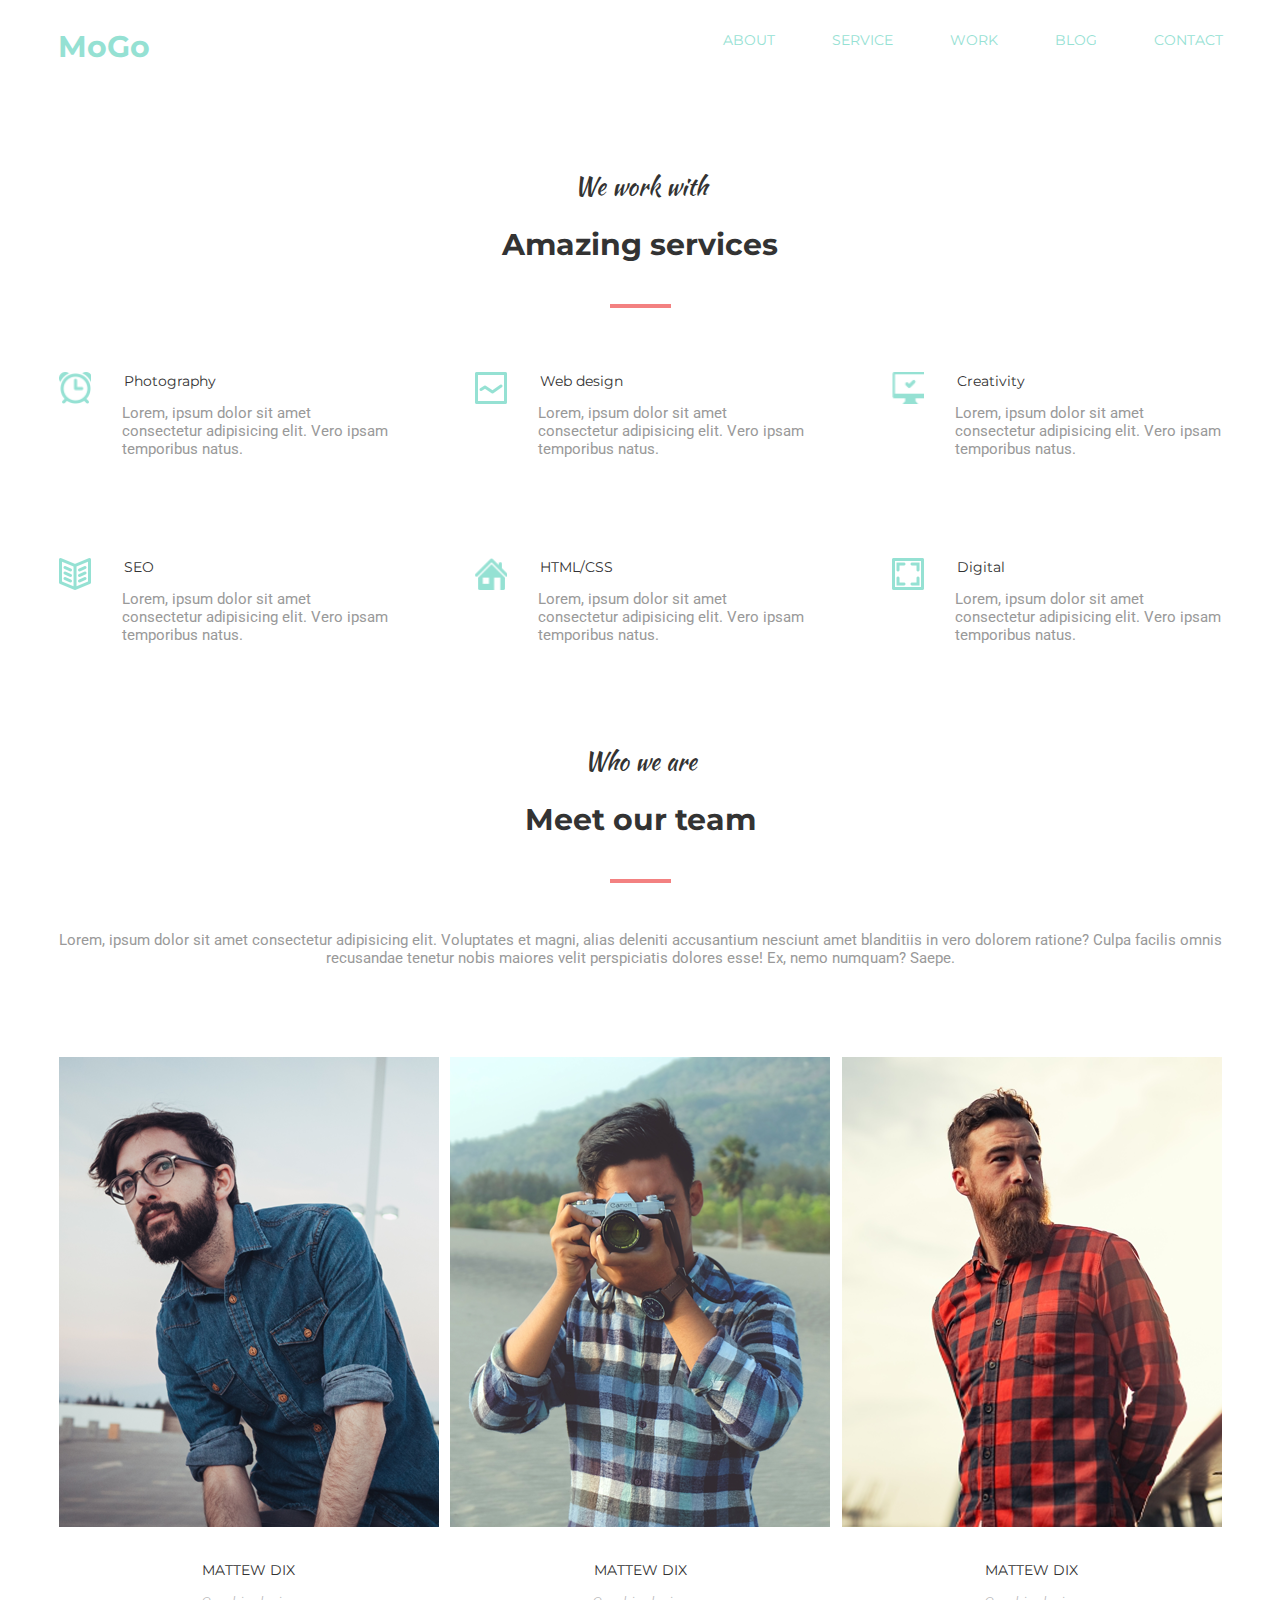
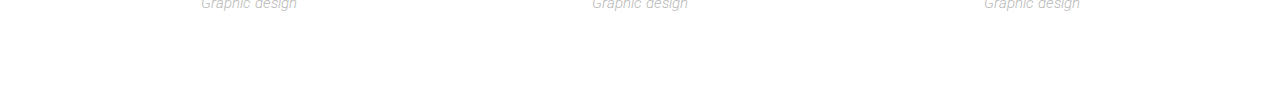
==== HW5/index.html @ e2ab7929 "HW5" ====
<!DOCTYPE html>
<html lang="en">
<head>
    <meta charset="UTF-8">
    <meta name="viewport" content="width=device-width, initial-scale=1.0">
    <link rel="stylesheet" href="./css/styles.css">
    <title>HW5</title>
</head>
<body>
    
<header class="header">
     <a href="#" >
        <h1 class="logo"> MoGo</h1>
         </a>
       
      <nav class="navigation">
      <ul class="list">
      <li class="item" >
          <a href="#" class="link">about</a>
          <ul class="submenu">
              <li class="sub_item">
                  <a href="#">services</a>
              </li>
              <li class="sub_item">
                <a href="#">our team</a>
            </li>
            <li class="sub_item">
                <a href="#">process</a>
            </li>
          </ul>
    </li>
      <li class="item">
          <a href="#" class="link">service</a>
          <ul class="submenu">
              <li class="sub_item">
                  <a href="#">google</a>
              </li>
              <li class="sub_item">
                <a href="#">VS code</a>
            </li>
            <li class="sub_item">
                <a href="#">Facebook</a>
            </li>
          </ul>
    </li>
      <li class="item">
          <a href="#" class="link">work</a>
          <ul class="submenu">
              <li class="sub_item">
                  <a href="#">place</a>
              </li>
              <li class="sub_item">
                <a href="#">hours</a>
            </li>
            <li class="sub_item">
                <a href="#">staff</a>
            </li>
          </ul>
    </li>
      <li class="item">
          <a href="#" class="link">blog</a>
          <ul class="submenu">
              <li class="sub_item">
                  <a href="#">Youtube</a>
              </li>
              <li class="sub_item">
                <a href="#">Twiter</a>
            </li>
            <li class="sub_item">
                <a href="#">Telegram</a>
            </li>
          </ul>
    </li>
      <li class="item">
          <a href="#" class="link">contact</a>
          <ul class="submenu">
              <li class="sub_item">
                  <a href="#">Mail</a>
              </li>
              <li class="sub_item">
                <a href="#">Gmail</a>
            </li>
            <li class="sub_item">
                <a href="#">Email</a>
            </li>
          </ul>
    </li>
      </ul>
      </nav>
      
</header>



<main>

    <section class="services">
        <h4 class="services_title">We work with</h4>
        <h4 class="services_main_title">Amazing services</h4>


 
 <div class="card_conteiner">
    
 <div class="services_card1">
 
     <h5 class="card_title1">Photography</h5>
     <p class="card_text1">Lorem, ipsum dolor sit amet consectetur adipisicing elit. Vero ipsam temporibus natus.</p>

 </div>
 
 <div class="services_card2">
 
    <h5 class="card_title2">Web design</h5>
    <p class="card_text2">Lorem, ipsum dolor sit amet consectetur adipisicing elit. Vero ipsam temporibus natus.</p>
 </div>
 
 <div class="services_card3">

    <h5 class="card_title3">Creativity</h5>
    <p class="card_text3">Lorem, ipsum dolor sit amet consectetur adipisicing elit. Vero ipsam temporibus natus.</p>
 
 </div>
 
 <div class="services_card4">
 
    <h5 class="card_title4">SEO</h5>
    <p class="card_text4">Lorem, ipsum dolor sit amet consectetur adipisicing elit. Vero ipsam temporibus natus.</p>
 
 </div>
 
 <div class="services_card5">
 
    <h5 class="card_title5">HTML/CSS</h5>
    <p class="card_text1">Lorem, ipsum dolor sit amet consectetur adipisicing elit. Vero ipsam temporibus natus.</p>
 
 </div>
 
 <div class="services_card6">
 
    <h5 class="card_title6">Digital</h5>
    <p class="card_text6">Lorem, ipsum dolor sit amet consectetur adipisicing elit. Vero ipsam temporibus natus.</p>
    
 </div>
 
 </div>
 
</section> 


<section class="our_team">
    <h4 class="team_title">Who we are</h4>
    <h4 class="team_main_title">Meet our team</h4>
    <p class="text">Lorem, ipsum dolor sit amet consectetur adipisicing elit. Voluptates et magni, alias deleniti accusantium nesciunt amet blanditiis in vero dolorem ratione? Culpa facilis omnis recusandae tenetur nobis maiores velit perspiciatis dolores esse! Ex, nemo numquam? Saepe.</p>
 
 <div class="team">
 
 <div class="hidden_box">
 <img class="team_photo" src="./img/Layer16.png" alt="Mattew Dix">
 <div class="social_hidden">
     <div class="social_box">
     <a href="#" class="social_link">
         <img src="./img/facebook.png" alt="facebook" class="social_icon">
     </a>
     <a href="#" class="social_link">
        <img src="./img/twitter.png" alt="facebook" class="social_icon">
    </a>
    <a href="#" class="social_link">
        <img src="./img/pinterest.png" alt="facebook" class="social_icon">
    </a>
    <a href="#" class="social_link">
        <img src="./img/instagram.png" alt="facebook" class="social_icon">
    </a>
   </div>
 </div>
 <h5 class="card2_title">Mattew Dix</h5>
 <h6 class="card2_title2">Graphic design</h6>
 </div>
 
 <div class="hidden_box">
    <img class="team_photo" src="./img/Layer19.png" alt="Mattew Dix">
    <div class="social_hidden">
        <div class="social_box">
        <a href="#" class="social_link">
            <img src="./img/facebook.png" alt="facebook" class="social_icon">
        </a>
        <a href="#" class="social_link">
           <img src="./img/twitter.png" alt="facebook" class="social_icon">
       </a>
       <a href="#" class="social_link">
           <img src="./img/pinterest.png" alt="facebook" class="social_icon">
       </a>
       <a href="#" class="social_link">
           <img src="./img/instagram.png" alt="facebook" class="social_icon">
       </a>
      </div>
    </div>
    <h5 class="card2_title">Mattew Dix</h5>
    <h6 class="card2_title2">Graphic design</h6>
</div>
 
<div class="hidden_box">
    <img class="team_photo" src="./img/Layer18.png" alt="Mattew Dix">
    <div class="social_hidden">
        <div class="social_box">
        <a href="#" class="social_link">
            <img src="./img/facebook.png" alt="facebook" class="social_icon">
        </a>
        <a href="#" class="social_link">
           <img src="./img/twitter.png" alt="facebook" class="social_icon">
       </a>
       <a href="#" class="social_link">
           <img src="./img/pinterest.png" alt="facebook" class="social_icon">
       </a>
       <a href="#" class="social_link">
           <img src="./img/instagram.png" alt="facebook" class="social_icon">
       </a>
      </div>
    </div>
    <h5 class="card2_title">Mattew Dix</h5>
    <h6 class="card2_title2">Graphic design</h6>
</div>

    </div>
 </section>
 </section>
 

</main>


</body>
</html>
---- HW5/css/styles.css ----
@import "./reset.css";

@import url('https://fonts.googleapis.com/css?family=Montserrat:300,400,500,600,700&display=swap');

/* font-family: 'Montserrat', sans-serif; */

@import url('https://fonts.googleapis.com/css?family=Kaushan+Script&display=swap');

/* font-family: 'Kaushan Script', cursive; */

@import url('https://fonts.googleapis.com/css?family=Roboto:100,300,400,500,700,900&display=swap');

/* font-family: 'Roboto', sans-serif; */

@import"./header.css";

@import"./main.css"
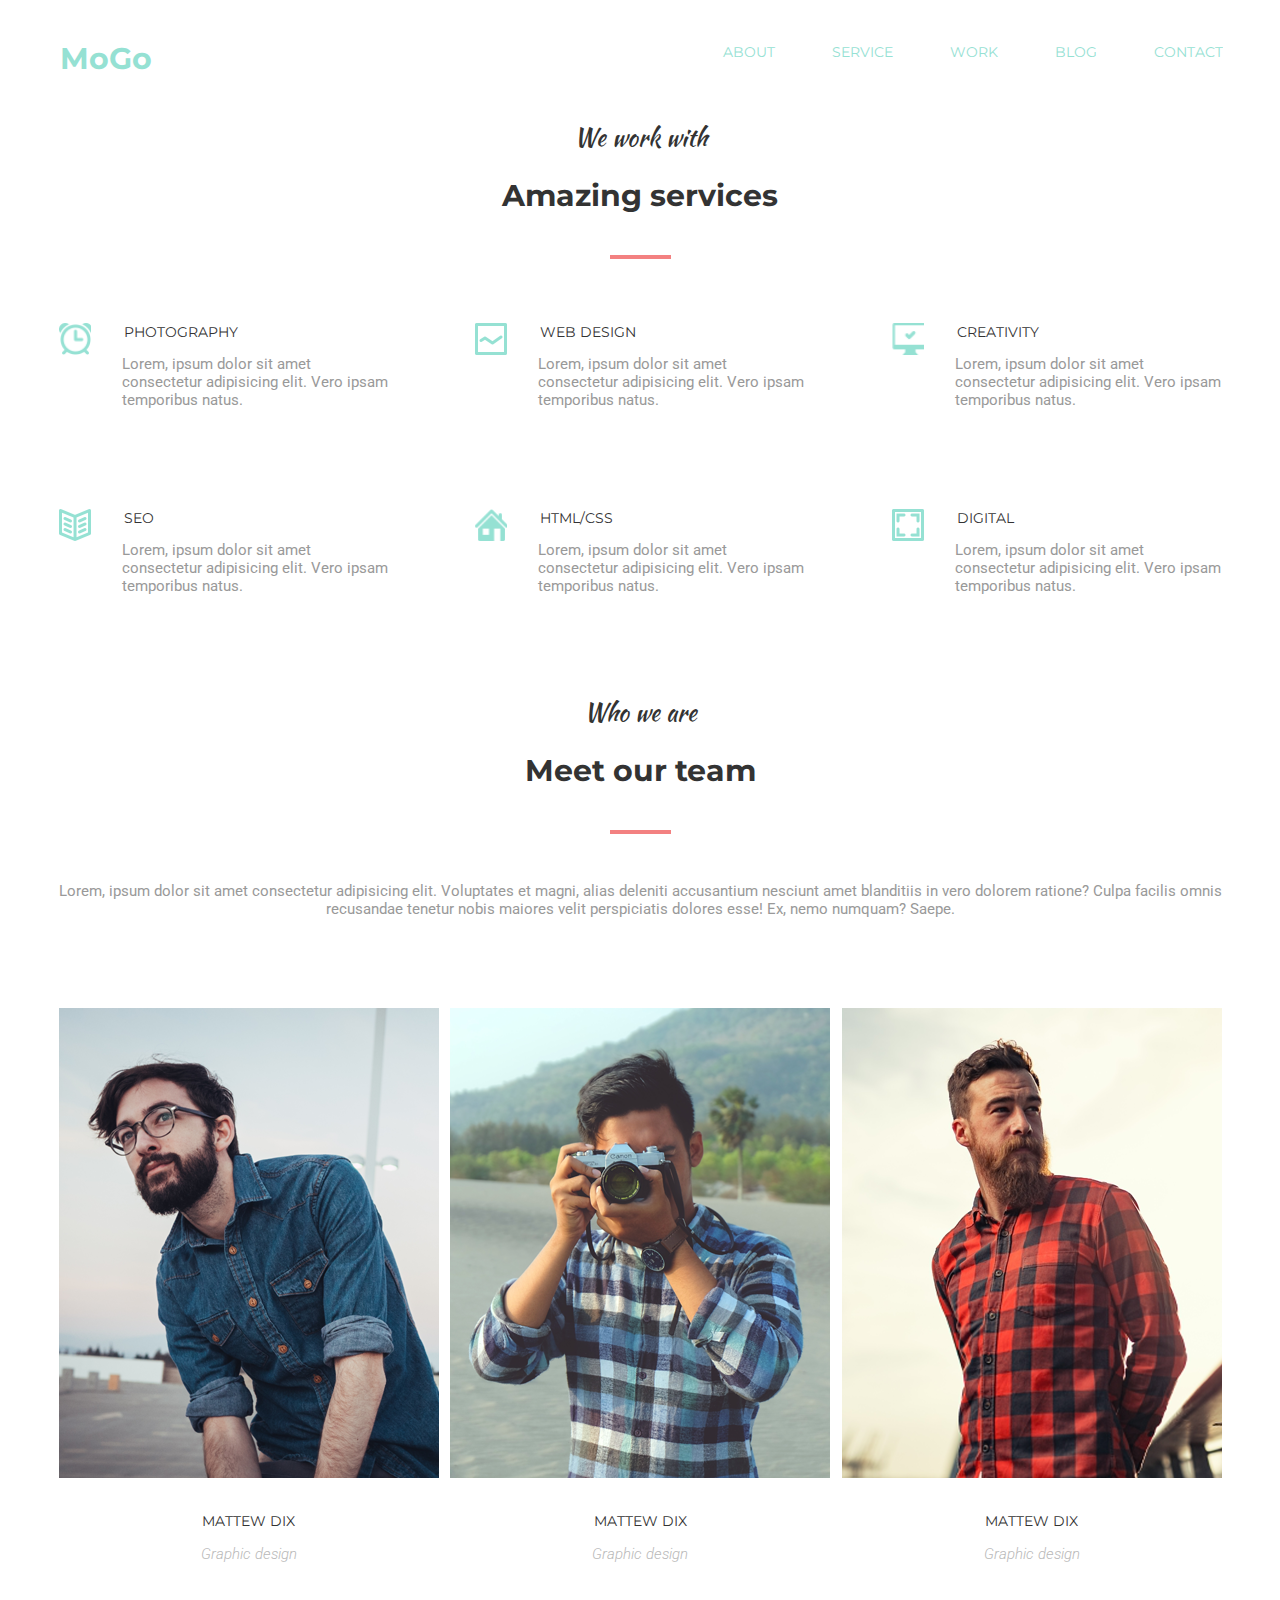
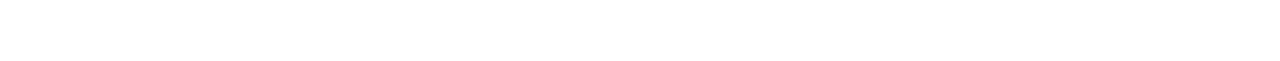
==== commit 8e8e2dec: "fixed errors" ====
--- a/HW5/index.html
+++ b/HW5/index.html
@@ -102,41 +102,41 @@
  
  <div class="card_conteiner">
     
- <div class="services_card1">
+ <div class="services_card">
  
      <h5 class="card_title1">Photography</h5>
      <p class="card_text1">Lorem, ipsum dolor sit amet consectetur adipisicing elit. Vero ipsam temporibus natus.</p>
 
  </div>
  
- <div class="services_card2">
+ <div class="services_card">
  
     <h5 class="card_title2">Web design</h5>
     <p class="card_text2">Lorem, ipsum dolor sit amet consectetur adipisicing elit. Vero ipsam temporibus natus.</p>
  </div>
  
- <div class="services_card3">
+ <div class="services_card">
 
     <h5 class="card_title3">Creativity</h5>
     <p class="card_text3">Lorem, ipsum dolor sit amet consectetur adipisicing elit. Vero ipsam temporibus natus.</p>
  
  </div>
  
- <div class="services_card4">
+ <div class="services_card">
  
     <h5 class="card_title4">SEO</h5>
     <p class="card_text4">Lorem, ipsum dolor sit amet consectetur adipisicing elit. Vero ipsam temporibus natus.</p>
  
  </div>
  
- <div class="services_card5">
+ <div class="services_card">
  
     <h5 class="card_title5">HTML/CSS</h5>
     <p class="card_text1">Lorem, ipsum dolor sit amet consectetur adipisicing elit. Vero ipsam temporibus natus.</p>
  
  </div>
  
- <div class="services_card6">
+ <div class="services_card">
  
     <h5 class="card_title6">Digital</h5>
     <p class="card_text6">Lorem, ipsum dolor sit amet consectetur adipisicing elit. Vero ipsam temporibus natus.</p>
@@ -223,7 +223,7 @@
 
     </div>
  </section>
- </section>
+
  
 
 </main>
